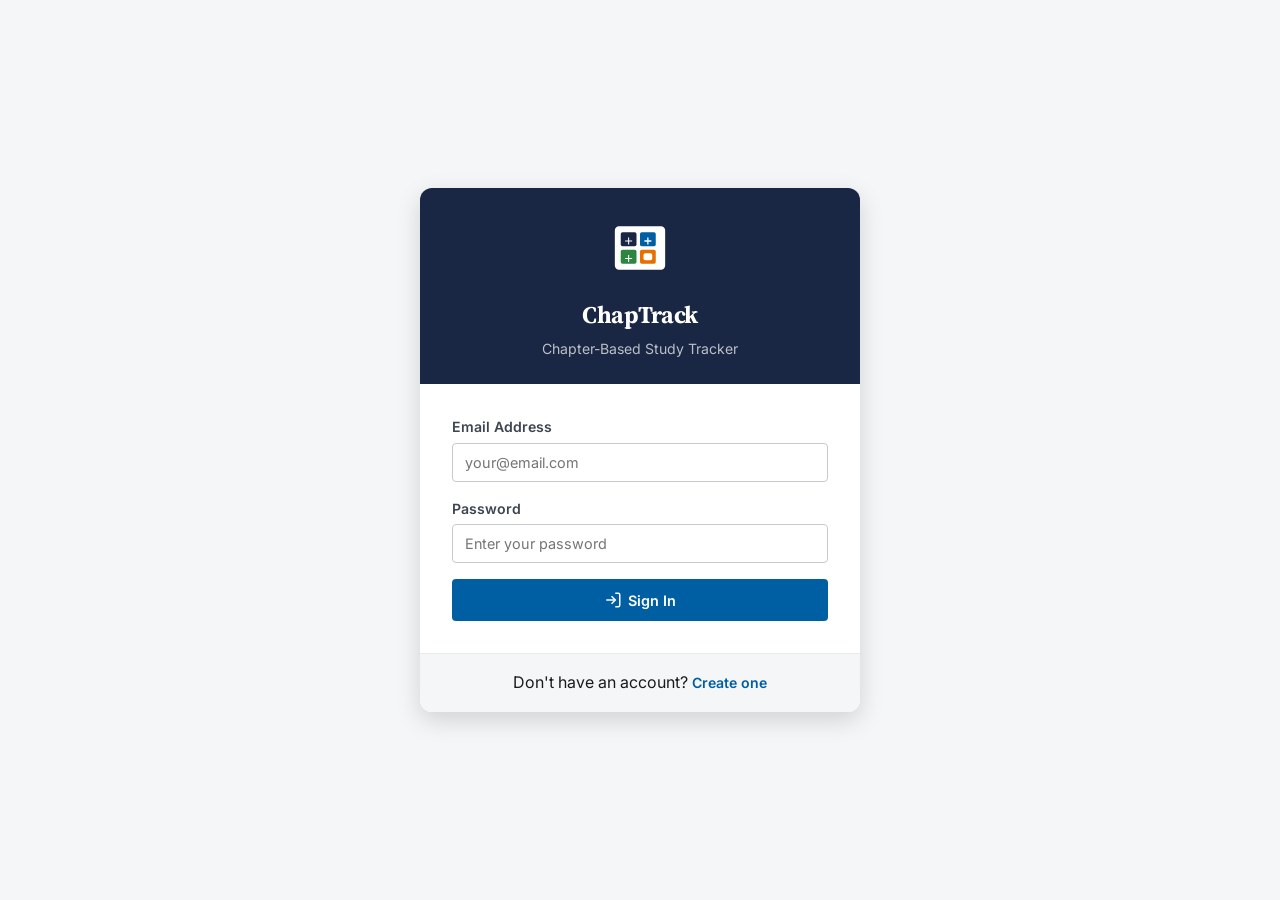
==== auth.html @ 732aafab "Create auth.html" ====
<!DOCTYPE html>
<html lang="en">
<head>
  <meta charset="utf-8" />
  <meta name="description" content="ChapTrack - Personal Chapter-Based Study Tracker for HSC Students" />
  <meta name="viewport" content="width=device-width, initial-scale=1.0" />
  <meta name="MobileOptimized" content="width" />
  <meta name="HandheldFriendly" content="true" />
  <title>ChapTrack | Sign In</title>
  <link rel="preconnect" href="https://fonts.googleapis.com">
  <link rel="preconnect" href="https://fonts.gstatic.com" crossorigin>
  <link href="https://fonts.googleapis.com/css2?family=Inter:wght@400;500;600;700&family=Source+Serif+Pro:wght@600;700&display=swap" rel="stylesheet">
  <link rel="stylesheet" href="style.css">
  <style>
    .auth-page {
      min-height: 100vh;
      display: flex;
      flex-direction: column;
      background: var(--gray-100);
    }
    .auth-container {
      flex: 1;
      display: flex;
      align-items: center;
      justify-content: center;
      padding: 32px 16px;
    }
    .auth-card {
      background: var(--white);
      border-radius: 12px;
      box-shadow: var(--shadow-lg);
      width: 100%;
      max-width: 440px;
      overflow: hidden;
    }
    .auth-card__header {
      background: var(--navy);
      padding: 32px 32px 24px;
      text-align: center;
    }
    .auth-card__header svg {
      width: 56px;
      height: 56px;
      margin-bottom: 12px;
    }
    .auth-card__header h1 {
      font-family: var(--font-serif);
      font-size: 1.5rem;
      font-weight: 700;
      color: var(--white);
      letter-spacing: -0.3px;
    }
    .auth-card__header p {
      color: rgba(255,255,255,0.7);
      font-size: 0.88rem;
      margin-top: 4px;
    }
    .auth-card__body {
      padding: 32px;
    }
    .auth-card__footer {
      padding: 16px 32px;
      border-top: 1px solid var(--gray-200);
      text-align: center;
      background: var(--gray-100);
    }
    .auth-card__footer a {
      color: var(--blue);
      text-decoration: none;
      font-weight: 600;
      font-size: 0.88rem;
    }
    .auth-card__footer a:hover {
      text-decoration: underline;
    }
    .auth-error {
      background: #fde7e7;
      color: var(--red);
      padding: 10px 14px;
      border-radius: var(--radius);
      font-size: 0.84rem;
      margin-bottom: 16px;
      display: none;
      border: 1px solid #f5c6c6;
    }
    .auth-error.visible {
      display: block;
    }
    .password-hint {
      font-size: 0.75rem;
      color: var(--gray-500);
      margin-top: 4px;
    }
  </style>
</head>
<body class="auth-page">

  <div class="auth-container">
    <div class="auth-card">
      <div class="auth-card__header">
        <svg viewBox="0 0 64 64" fill="none">
          <rect x="4" y="8" width="56" height="48" rx="4" fill="white" stroke="white" stroke-width="1.5"/>
          <rect x="10" y="14" width="18" height="16" rx="2" fill="#1a2744"/>
          <rect x="32" y="14" width="18" height="16" rx="2" fill="#005ea2"/>
          <rect x="10" y="34" width="18" height="16" rx="2" fill="#2e8540"/>
          <rect x="32" y="34" width="18" height="16" rx="2" fill="#e66f00"/>
          <line x1="19" y1="20" x2="19" y2="28" stroke="white" stroke-width="1.2"/>
          <line x1="15" y1="24" x2="23" y2="24" stroke="white" stroke-width="1.2"/>
          <line x1="41" y1="20" x2="41" y2="28" stroke="white" stroke-width="1.5"/>
          <line x1="37" y1="24" x2="45" y2="24" stroke="white" stroke-width="1.5"/>
          <line x1="19" y1="40" x2="19" y2="48" stroke="white" stroke-width="1.2"/>
          <line x1="15" y1="44" x2="23" y2="44" stroke="white" stroke-width="1.2"/>
          <rect x="36" y="38" width="10" height="8" rx="2" fill="white"/>
        </svg>
        <h1>ChapTrack</h1>
        <p>Chapter-Based Study Tracker</p>
      </div>
      <div class="auth-card__body">
        <div class="auth-error" id="authError"></div>
        
        <!-- Login Form -->
        <form id="loginForm">
          <div class="form-group">
            <label class="form-label" for="loginEmail">Email Address</label>
            <input class="form-input" type="email" id="loginEmail" placeholder="your@email.com" autocomplete="email" required>
          </div>
          <div class="form-group">
            <label class="form-label" for="loginPassword">Password</label>
            <input class="form-input" type="password" id="loginPassword" placeholder="Enter your password" autocomplete="current-password" required>
          </div>
          <button type="submit" class="btn btn-primary" style="width:100%;justify-content:center;padding:12px;">
            <svg viewBox="0 0 24 24" fill="none" stroke="currentColor" stroke-width="2"><path d="M15 3h4a2 2 0 0 1 2 2v14a2 2 0 0 1-2 2h-4"/><polyline points="10 17 15 12 10 7"/><line x1="15" y1="12" x2="3" y2="12"/></svg>
            Sign In
          </button>
        </form>

        <!-- Register Form (hidden by default) -->
        <form id="registerForm" style="display:none;">
          <div class="form-group">
            <label class="form-label" for="registerEmail">Email Address</label>
            <input class="form-input" type="email" id="registerEmail" placeholder="your@email.com" autocomplete="email" required>
          </div>
          <div class="form-group">
            <label class="form-label" for="registerPassword">Create Password</label>
            <input class="form-input" type="password" id="registerPassword" placeholder="Min 4 characters" autocomplete="new-password" required minlength="4">
            <p class="password-hint">Must be at least 4 characters</p>
          </div>
          <div class="form-group">
            <label class="form-label" for="registerConfirm">Confirm Password</label>
            <input class="form-input" type="password" id="registerConfirm" placeholder="Re-enter password" autocomplete="new-password" required>
          </div>
          <button type="submit" class="btn btn-primary" style="width:100%;justify-content:center;padding:12px;">
            <svg viewBox="0 0 24 24" fill="none" stroke="currentColor" stroke-width="2"><path d="M16 21v-2a4 4 0 0 0-4-4H5a4 4 0 0 0-4 4v2"/><circle cx="8.5" cy="7" r="4"/><polyline points="17 11 19 13 23 9"/></svg>
            Create Account
          </button>
        </form>
      </div>
      <div class="auth-card__footer">
        <span id="toggleText">Don't have an account?</span>
        <a href="#" id="toggleAuth">Create one</a>
      </div>
    </div>
  </div>

  <script>
    const API_BASE = '/api';
    let isLogin = true;

    function showError(msg) {
      const el = document.getElementById('authError');
      el.textContent = msg;
      el.classList.add('visible');
      setTimeout(() => el.classList.remove('visible'), 5000);
    }

    document.getElementById('toggleAuth').addEventListener('click', function(e) {
      e.preventDefault();
      isLogin = !isLogin;
      document.getElementById('loginForm').style.display = isLogin ? 'block' : 'none';
      document.getElementById('registerForm').style.display = isLogin ? 'none' : 'block';
      document.getElementById('toggleText').textContent = isLogin ? "Don't have an account?" : "Already have an account?";
      document.getElementById('toggleAuth').textContent = isLogin ? 'Create one' : 'Sign in';
      document.getElementById('authError').classList.remove('visible');
      document.querySelector('.auth-card__header p').textContent = isLogin ? 'Chapter-Based Study Tracker' : 'Create Your Account';
    });

    document.getElementById('loginForm').addEventListener('submit', async function(e) {
      e.preventDefault();
      const email = document.getElementById('loginEmail').value.trim();
      const password = document.getElementById('loginPassword').value;

      try {
        const res = await fetch(`${API_BASE}/auth/login`, {
          method: 'POST',
          headers: { 'Content-Type': 'application/json' },
          body: JSON.stringify({ email, password })
        });
        const data = await res.json();
        if (!res.ok) throw new Error(data.error || 'Login failed');
        
        localStorage.setItem('chaptrack_user', JSON.stringify({ id: data.user_id, email: data.email }));
        localStorage.setItem('chaptrack_token', data.user_id.toString());
        window.location.href = '/index.html';
      } catch (err) {
        showError(err.message);
      }
    });

    document.getElementById('registerForm').addEventListener('submit', async function(e) {
      e.preventDefault();
      const email = document.getElementById('registerEmail').value.trim();
      const password = document.getElementById('registerPassword').value;
      const confirm = document.getElementById('registerConfirm').value;

      if (password !== confirm) return showError('Passwords do not match');
      if (password.length < 4) return showError('Password must be at least 4 characters');

      try {
        const res = await fetch(`${API_BASE}/auth/register`, {
          method: 'POST',
          headers: { 'Content-Type': 'application/json' },
          body: JSON.stringify({ email, password })
        });
        const data = await res.json();
        if (!res.ok) throw new Error(data.error || 'Registration failed');

        localStorage.setItem('chaptrack_user', JSON.stringify({ id: data.user_id, email: data.email }));
        localStorage.setItem('chaptrack_token', data.user_id.toString());
        window.location.href = '/index.html';
      } catch (err) {
        showError(err.message);
      }
    });

    // Check if already logged in
    const saved = localStorage.getItem('chaptrack_user');
    if (saved) {
      try {
        const user = JSON.parse(saved);
        if (user.id) window.location.href = '/index.html';
      } catch(e) {}
    }
  </script>
</body>
</html>
---- style.css ----
/* ===== CHAPTRACK - Complete Stylesheet ===== */
/* Design inspired by U.S. government digital services */

:root {
  --navy: #1a2744;
  --navy-dark: #0f1a2e;
  --navy-light: #243656;
  --blue: #005ea2;
  --blue-dark: #004a82;
  --blue-light: #0076d6;
  --white: #ffffff;
  --gray-100: #f5f6f8;
  --gray-200: #e8eaee;
  --gray-300: #c6cace;
  --gray-400: #a9aeb1;
  --gray-500: #71767a;
  --gray-600: #565c65;
  --gray-700: #3d4551;
  --gray-800: #2d3748;
  --gray-900: #1b1b1b;
  --red: #d83933;
  --red-dark: #b51d1d;
  --green: #2e8540;
  --green-dark: #216e30;
  --yellow: #f5a623;
  --orange: #e66f00;
  --max-width: 1200px;
  --header-height: 64px;
  --font-sans: 'Inter', -apple-system, BlinkMacSystemFont, 'Segoe UI', Roboto, Helvetica, Arial, sans-serif;
  --font-serif: 'Source Serif Pro', 'Merriweather', 'Georgia', serif;
  --radius: 4px;
  --shadow-sm: 0 1px 3px rgba(0, 0, 0, 0.08);
  --shadow-md: 0 4px 12px rgba(0, 0, 0, 0.1);
  --shadow-lg: 0 8px 24px rgba(0, 0, 0, 0.15);
}

* {
  margin: 0;
  padding: 0;
  box-sizing: border-box;
}

html {
  font-size: 16px;
  scroll-behavior: smooth;
}

body {
  font-family: var(--font-sans);
  color: var(--gray-900);
  background: var(--gray-100);
  line-height: 1.6;
  min-height: 100vh;
}

/* ===== HEADER ===== */
.usa-overlay {
  position: fixed;
  top: 0;
  left: 0;
  width: 100%;
  height: 100%;
  background: rgba(0, 0, 0, 0.5);
  z-index: 998;
  display: none;
}

.usa-overlay.active {
  display: block;
}

.usa-header {
  background: var(--navy);
  position: sticky;
  top: 0;
  z-index: 1000;
  box-shadow: var(--shadow-md);
}

.usa-navbar {
  max-width: var(--max-width);
  margin: 0 auto;
  display: flex;
  align-items: center;
  justify-content: space-between;
  padding: 0 16px;
  height: var(--header-height);
}

.usa-logo {
  display: flex;
  align-items: center;
  text-decoration: none;
}

.usa-logo svg {
  width: 40px;
  height: 40px;
  margin-right: 10px;
}

.usa-logo__text {
  font-family: var(--font-serif);
  font-size: 1.25rem;
  font-weight: 700;
  color: var(--white);
  letter-spacing: -0.3px;
}

.usa-logo__text a {
  text-decoration: none;
  color: inherit;
  display: flex;
  align-items: center;
}

.header-right {
  display: flex;
  align-items: center;
  gap: 16px;
}

/* Navigation */
.usa-nav {
  display: flex;
  align-items: center;
}

.usa-nav__primary {
  list-style: none;
  display: flex;
  gap: 4px;
  margin: 0;
  padding: 0;
}

.usa-nav__link {
  color: var(--white);
  text-decoration: none;
  padding: 8px 16px;
  border-radius: var(--radius);
  font-size: 0.9rem;
  font-weight: 500;
  transition: background 0.15s;
  display: flex;
  align-items: center;
  gap: 6px;
  white-space: nowrap;
}

.usa-nav__link:hover,
.usa-nav__link.active {
  background: rgba(255, 255, 255, 0.12);
}

.usa-nav__link svg {
  width: 18px;
  height: 18px;
  flex-shrink: 0;
}

/* Notification Bell */
.notification-bell {
  position: relative;
  background: none;
  border: none;
  cursor: pointer;
  padding: 8px;
  border-radius: var(--radius);
  transition: background 0.15s;
}

.notification-bell:hover {
  background: rgba(255, 255, 255, 0.12);
}

.notification-bell svg {
  width: 22px;
  height: 22px;
}

.notification-badge {
  position: absolute;
  top: 2px;
  right: 2px;
  background: var(--red);
  color: var(--white);
  font-size: 0.65rem;
  font-weight: 700;
  width: 18px;
  height: 18px;
  border-radius: 50%;
  display: flex;
  align-items: center;
  justify-content: center;
  border: 2px solid var(--navy);
}

/* Mobile hamburger */
.mobile-btn {
  display: none;
  background: none;
  border: none;
  cursor: pointer;
  padding: 8px;
  border-radius: var(--radius);
}

.mobile-btn:hover {
  background: rgba(255, 255, 255, 0.12);
}

.mobile-btn svg {
  width: 24px;
  height: 24px;
}

/* Mobile Menu */
.mobile-menu {
  display: none;
  position: fixed;
  top: var(--header-height);
  left: 0;
  width: 100%;
  background: var(--navy);
  z-index: 999;
  padding: 8px 16px;
  box-shadow: var(--shadow-lg);
  max-height: calc(100vh - var(--header-height));
  overflow-y: auto;
}

.mobile-menu.active {
  display: block;
}

.mobile-menu a {
  display: flex;
  align-items: center;
  gap: 10px;
  color: var(--white);
  text-decoration: none;
  padding: 12px 16px;
  border-radius: var(--radius);
  font-size: 0.95rem;
  font-weight: 500;
  border-bottom: 1px solid rgba(255, 255, 255, 0.08);
}

.mobile-menu a:hover,
.mobile-menu a.active {
  background: rgba(255, 255, 255, 0.12);
}

.mobile-menu a svg {
  width: 20px;
  height: 20px;
  flex-shrink: 0;
}

/* Notification dropdown */
.notification-dropdown {
  display: none;
  position: absolute;
  top: calc(var(--header-height) - 4px);
  right: 16px;
  width: 380px;
  max-width: 95vw;
  background: var(--white);
  border-radius: 8px;
  box-shadow: var(--shadow-lg);
  z-index: 1001;
  overflow: hidden;
}

.notification-dropdown.active {
  display: block;
}

.notification-dropdown__header {
  display: flex;
  justify-content: space-between;
  align-items: center;
  padding: 14px 16px;
  border-bottom: 1px solid var(--gray-200);
  font-weight: 600;
  font-size: 0.95rem;
  color: var(--gray-800);
}

.notification-dropdown__list {
  max-height: 350px;
  overflow-y: auto;
}

.notification-item {
  padding: 12px 16px;
  border-bottom: 1px solid var(--gray-100);
  cursor: pointer;
  transition: background 0.1s;
}

.notification-item:hover {
  background: var(--gray-100);
}

.notification-item.unread {
  border-left: 3px solid var(--blue);
  background: #f0f7fc;
}

.notification-item.pinned {
  border-left: 3px solid var(--yellow);
}

.notification-item__title {
  font-weight: 600;
  font-size: 0.88rem;
  color: var(--gray-900);
  margin-bottom: 2px;
}

.notification-item__message {
  font-size: 0.8rem;
  color: var(--gray-500);
}

.notification-item__time {
  font-size: 0.72rem;
  color: var(--gray-400);
  margin-top: 4px;
}

/* ===== MAIN CONTENT ===== */
.main-content {
  max-width: var(--max-width);
  margin: 0 auto;
  padding: 24px 16px;
  min-height: calc(100vh - var(--header-height) - 300px);
}

/* ===== FOOTER ===== */
.usa-footer {
  background: var(--navy-dark);
  color: var(--white);
  margin-top: 48px;
}

.usa-footer__primary-section {
  padding: 40px 16px 32px;
}

.usa-footer__inner {
  max-width: var(--max-width);
  margin: 0 auto;
}

.footer-logo {
  text-align: center;
  margin-bottom: 32px;
}

.footer-logo svg {
  width: 60px;
  height: 60px;
}

.footer-grid {
  display: grid;
  grid-template-columns: repeat(4, 1fr);
  gap: 32px;
}

.footer-column h3 {
  font-family: var(--font-serif);
  font-size: 1rem;
  font-weight: 700;
  margin-bottom: 12px;
  color: var(--white);
}

.footer-column ul {
  list-style: none;
  padding: 0;
}

.footer-column ul li {
  margin-bottom: 6px;
}

.footer-column ul li a {
  color: rgba(255, 255, 255, 0.75);
  text-decoration: none;
  font-size: 0.88rem;
  transition: color 0.15s;
}

.footer-column ul li a:hover {
  color: var(--white);
  text-decoration: underline;
}

.usa-footer__secondary-section {
  border-top: 1px solid rgba(255, 255, 255, 0.1);
  padding: 16px;
  text-align: center;
}

.usa-footer__secondary-section p {
  color: rgba(255, 255, 255, 0.5);
  font-size: 0.8rem;
}

.return-to-top {
  text-align: center;
  padding: 16px;
}

.return-to-top a {
  color: rgba(255, 255, 255, 0.6);
  text-decoration: none;
  font-size: 0.82rem;
  display: inline-flex;
  align-items: center;
  gap: 6px;
  transition: color 0.15s;
}

.return-to-top a:hover {
  color: var(--white);
}

.return-to-top svg {
  width: 16px;
  height: 16px;
}

/* ===== CARDS & COMPONENTS ===== */
.card {
  background: var(--white);
  border-radius: 8px;
  box-shadow: var(--shadow-sm);
  border: 1px solid var(--gray-200);
  overflow: hidden;
}

.card-header {
  padding: 16px 20px;
  border-bottom: 1px solid var(--gray-200);
  font-weight: 600;
  font-size: 1rem;
  color: var(--gray-800);
  display: flex;
  align-items: center;
  justify-content: space-between;
}

.card-header svg {
  width: 20px;
  height: 20px;
  color: var(--navy);
}

.card-body {
  padding: 20px;
}

.card-footer {
  padding: 12px 20px;
  border-top: 1px solid var(--gray-200);
  background: var(--gray-100);
}

/* Stat Cards */
.stat-grid {
  display: grid;
  grid-template-columns: repeat(auto-fit, minmax(200px, 1fr));
  gap: 16px;
  margin-bottom: 24px;
}

.stat-card {
  background: var(--white);
  border-radius: 8px;
  padding: 20px;
  box-shadow: var(--shadow-sm);
  border: 1px solid var(--gray-200);
  border-top: 3px solid var(--navy);
}

.stat-card.blue { border-top-color: var(--blue); }
.stat-card.green { border-top-color: var(--green); }
.stat-card.red { border-top-color: var(--red); }
.stat-card.yellow { border-top-color: var(--yellow); }
.stat-card.orange { border-top-color: var(--orange); }

.stat-card__value {
  font-family: var(--font-serif);
  font-size: 2rem;
  font-weight: 700;
  color: var(--gray-900);
  line-height: 1;
  margin-bottom: 4px;
}

.stat-card__label {
  font-size: 0.82rem;
  color: var(--gray-500);
  font-weight: 500;
}

/* Buttons */
.btn {
  display: inline-flex;
  align-items: center;
  gap: 6px;
  padding: 10px 20px;
  border-radius: var(--radius);
  font-size: 0.9rem;
  font-weight: 600;
  text-decoration: none;
  cursor: pointer;
  border: none;
  transition: all 0.15s;
  font-family: var(--font-sans);
}

.btn svg {
  width: 18px;
  height: 18px;
}

.btn-primary {
  background: var(--blue);
  color: var(--white);
}

.btn-primary:hover {
  background: var(--blue-dark);
}

.btn-secondary {
  background: var(--white);
  color: var(--gray-700);
  border: 1px solid var(--gray-300);
}

.btn-secondary:hover {
  background: var(--gray-100);
  border-color: var(--gray-400);
}

.btn-danger {
  background: var(--red);
  color: var(--white);
}

.btn-danger:hover {
  background: var(--red-dark);
}

.btn-sm {
  padding: 6px 12px;
  font-size: 0.8rem;
}

.btn-xs {
  padding: 3px 8px;
  font-size: 0.72rem;
  border-radius: 3px;
}

.btn-group {
  display: flex;
  gap: 8px;
  flex-wrap: wrap;
}

/* Forms */
.form-group {
  margin-bottom: 16px;
}

.form-label {
  display: block;
  font-weight: 600;
  font-size: 0.88rem;
  color: var(--gray-700);
  margin-bottom: 4px;
}

.form-input,
.form-select,
.form-textarea {
  width: 100%;
  padding: 10px 12px;
  border: 1px solid var(--gray-300);
  border-radius: var(--radius);
  font-size: 0.9rem;
  font-family: var(--font-sans);
  transition: border-color 0.15s;
  background: var(--white);
}

.form-input:focus,
.form-select:focus,
.form-textarea:focus {
  outline: none;
  border-color: var(--blue);
  box-shadow: 0 0 0 3px rgba(0, 94, 162, 0.1);
}

.form-textarea {
  resize: vertical;
  min-height: 80px;
}

/* Tables */
.table-wrapper {
  overflow-x: auto;
}

table {
  width: 100%;
  border-collapse: collapse;
  font-size: 0.88rem;
}

thead th {
  background: var(--gray-100);
  padding: 12px 16px;
  text-align: left;
  font-weight: 600;
  color: var(--gray-700);
  border-bottom: 2px solid var(--gray-300);
  white-space: nowrap;
}

tbody td {
  padding: 10px 16px;
  border-bottom: 1px solid var(--gray-200);
}

tbody tr:hover {
  background: var(--gray-100);
}

/* Progress Bar */
.progress-bar {
  width: 100%;
  height: 8px;
  background: var(--gray-200);
  border-radius: 4px;
  overflow: hidden;
}

.progress-bar__fill {
  height: 100%;
  border-radius: 4px;
  transition: width 0.3s;
}

.progress-bar__fill.blue { background: var(--blue); }
.progress-bar__fill.green { background: var(--green); }
.progress-bar__fill.red { background: var(--red); }
.progress-bar__fill.yellow { background: var(--yellow); }

/* Badges */
.badge {
  display: inline-flex;
  align-items: center;
  padding: 3px 10px;
  border-radius: 12px;
  font-size: 0.72rem;
  font-weight: 600;
  white-space: nowrap;
}

.badge-blue { background: #e1f0fa; color: #005ea2; }
.badge-green { background: #e6f4ea; color: #2e8540; }
.badge-red { background: #fde7e7; color: #d83933; }
.badge-yellow { background: #fef3e0; color: #e66f00; }
.badge-gray { background: #f0f0f0; color: #565c65; }

/* Tags */
.tag {
  display: inline-flex;
  align-items: center;
  gap: 4px;
  padding: 4px 10px;
  border-radius: 4px;
  font-size: 0.78rem;
  font-weight: 500;
  background: var(--gray-100);
  color: var(--gray-600);
  border: 1px solid var(--gray-300);
}

.tag svg {
  width: 14px;
  height: 14px;
}

/* Grid Layouts */
.grid-2 {
  display: grid;
  grid-template-columns: repeat(2, 1fr);
  gap: 16px;
}

.grid-3 {
  display: grid;
  grid-template-columns: repeat(3, 1fr);
  gap: 16px;
}

.grid-4 {
  display: grid;
  grid-template-columns: repeat(4, 1fr);
  gap: 16px;
}

/* Chapter List */
.chapter-list {
  list-style: none;
  padding: 0;
}

.chapter-item {
  display: flex;
  align-items: center;
  justify-content: space-between;
  padding: 12px 16px;
  border-bottom: 1px solid var(--gray-200);
  transition: background 0.1s;
  gap: 12px;
}

.chapter-item:hover {
  background: var(--gray-100);
}

.chapter-item__info {
  flex: 1;
  min-width: 0;
}

.chapter-item__name {
  font-weight: 600;
  font-size: 0.9rem;
  color: var(--gray-800);
  margin-bottom: 2px;
}

.chapter-item__meta {
  font-size: 0.76rem;
  color: var(--gray-500);
  display: flex;
  gap: 12px;
  flex-wrap: wrap;
}

.chapter-item__actions {
  display: flex;
  gap: 4px;
  flex-shrink: 0;
}

/* Accordion */
.accordion {
  border: 1px solid var(--gray-200);
  border-radius: 8px;
  overflow: hidden;
  margin-bottom: 8px;
}

.accordion__header {
  display: flex;
  align-items: center;
  justify-content: space-between;
  width: 100%;
  padding: 14px 20px;
  background: var(--white);
  border: none;
  cursor: pointer;
  font-weight: 600;
  font-size: 0.95rem;
  color: var(--gray-800);
  text-align: left;
  transition: background 0.15s;
}

.accordion__header:hover {
  background: var(--gray-100);
}

.accordion__header svg {
  width: 20px;
  height: 20px;
  transition: transform 0.2s;
  flex-shrink: 0;
  color: var(--gray-500);
}

.accordion__header.open svg {
  transform: rotate(180deg);
}

.accordion__body {
  display: none;
  padding: 0 20px 16px;
  background: var(--white);
}

.accordion__body.open {
  display: block;
}

/* Section Headers */
.section-title {
  font-family: var(--font-serif);
  font-size: 1.5rem;
  font-weight: 700;
  color: var(--gray-900);
  margin-bottom: 16px;
  display: flex;
  align-items: center;
  gap: 10px;
}

.section-title svg {
  width: 28px;
  height: 28px;
  color: var(--navy);
}

.section-subtitle {
  font-size: 1.1rem;
  font-weight: 600;
  color: var(--gray-700);
  margin-bottom: 12px;
}

/* Empty State */
.empty-state {
  text-align: center;
  padding: 48px 20px;
  color: var(--gray-500);
}

.empty-state svg {
  width: 64px;
  height: 64px;
  margin-bottom: 16px;
  opacity: 0.4;
}

.empty-state h3 {
  font-size: 1.1rem;
  font-weight: 600;
  color: var(--gray-600);
  margin-bottom: 8px;
}

.empty-state p {
  font-size: 0.9rem;
  margin-bottom: 16px;
}

/* Modal */
.modal-overlay {
  display: none;
  position: fixed;
  top: 0;
  left: 0;
  width: 100%;
  height: 100%;
  background: rgba(0, 0, 0, 0.5);
  z-index: 2000;
  align-items: center;
  justify-content: center;
}

.modal-overlay.active {
  display: flex;
}

.modal {
  background: var(--white);
  border-radius: 8px;
  box-shadow: var(--shadow-lg);
  width: 90%;
  max-width: 560px;
  max-height: 85vh;
  overflow-y: auto;
}

.modal-header {
  display: flex;
  align-items: center;
  justify-content: space-between;
  padding: 16px 20px;
  border-bottom: 1px solid var(--gray-200);
  font-weight: 600;
  font-size: 1rem;
}

.modal-body {
  padding: 20px;
}

.modal-footer {
  display: flex;
  gap: 8px;
  justify-content: flex-end;
  padding: 16px 20px;
  border-top: 1px solid var(--gray-200);
  background: var(--gray-100);
}

.modal-close {
  background: none;
  border: none;
  cursor: pointer;
  padding: 4px;
  border-radius: var(--radius);
  color: var(--gray-500);
}

.modal-close:hover {
  background: var(--gray-100);
  color: var(--gray-800);
}

.modal-close svg {
  width: 22px;
  height: 22px;
}

/* Toast */
.toast-container {
  position: fixed;
  bottom: 20px;
  right: 20px;
  z-index: 3000;
  display: flex;
  flex-direction: column;
  gap: 8px;
}

.toast {
  background: var(--gray-900);
  color: var(--white);
  padding: 12px 20px;
  border-radius: 8px;
  font-size: 0.88rem;
  box-shadow: var(--shadow-lg);
  animation: slideIn 0.3s ease;
  max-width: 400px;
}

.toast.success { background: var(--green); }
.toast.error { background: var(--red); }

@keyframes slideIn {
  from { transform: translateX(100%); opacity: 0; }
  to { transform: translateX(0); opacity: 1; }
}

/* Search */
.search-box {
  position: relative;
}

.search-box input {
  padding-left: 40px;
}

.search-box svg {
  position: absolute;
  left: 12px;
  top: 50%;
  transform: translateY(-50%);
  width: 18px;
  height: 18px;
  color: var(--gray-400);
  pointer-events: none;
}

/* Tabs */
.tabs {
  display: flex;
  border-bottom: 2px solid var(--gray-200);
  margin-bottom: 16px;
  gap: 0;
}

.tab {
  padding: 10px 20px;
  cursor: pointer;
  font-weight: 600;
  font-size: 0.88rem;
  color: var(--gray-500);
  border-bottom: 2px solid transparent;
  margin-bottom: -2px;
  transition: all 0.15s;
  background: none;
  border-top: none;
  border-left: none;
  border-right: none;
  font-family: var(--font-sans);
}

.tab:hover {
  color: var(--gray-700);
}

.tab.active {
  color: var(--blue);
  border-bottom-color: var(--blue);
}

/* Insights List */
.insight-list {
  list-style: none;
  padding: 0;
}

.insight-list li {
  padding: 10px 12px;
  border-bottom: 1px solid var(--gray-100);
  display: flex;
  align-items: center;
  justify-content: space-between;
  gap: 8px;
}

.insight-list li:last-child {
  border-bottom: none;
}

.insight-list__name {
  font-size: 0.88rem;
  font-weight: 500;
  color: var(--gray-800);
  flex: 1;
}

.insight-list__value {
  font-weight: 600;
  font-size: 0.85rem;
  color: var(--gray-600);
  flex-shrink: 0;
}

/* Time input group */
.time-input-group {
  display: flex;
  gap: 8px;
  align-items: center;
}

.time-input-group input {
  width: 80px;
  text-align: center;
}

.time-input-group span {
  color: var(--gray-500);
  font-size: 0.88rem;
}

/* Chapter Detail */
.chapter-detail-grid {
  display: grid;
  grid-template-columns: repeat(auto-fit, minmax(160px, 1fr));
  gap: 12px;
}

.chapter-detail-item {
  text-align: center;
  padding: 14px 12px;
  background: var(--gray-100);
  border-radius: 8px;
}

.chapter-detail-item__value {
  font-family: var(--font-serif);
  font-size: 1.5rem;
  font-weight: 700;
  color: var(--navy);
}

.chapter-detail-item__label {
  font-size: 0.72rem;
  color: var(--gray-500);
  font-weight: 500;
  margin-top: 2px;
}

/* Checkbox toggle */
.toggle-row {
  display: flex;
  align-items: center;
  justify-content: space-between;
  padding: 10px 0;
}

.toggle-row label {
  font-size: 0.9rem;
  color: var(--gray-700);
  cursor: pointer;
}

.toggle-switch {
  position: relative;
  width: 44px;
  height: 24px;
  flex-shrink: 0;
}

.toggle-switch input {
  opacity: 0;
  width: 0;
  height: 0;
}

.toggle-slider {
  position: absolute;
  cursor: pointer;
  top: 0;
  left: 0;
  right: 0;
  bottom: 0;
  background: var(--gray-300);
  border-radius: 12px;
  transition: 0.2s;
}

.toggle-slider:before {
  content: '';
  position: absolute;
  height: 18px;
  width: 18px;
  left: 3px;
  bottom: 3px;
  background: var(--white);
  border-radius: 50%;
  transition: 0.2s;
}

.toggle-switch input:checked + .toggle-slider {
  background: var(--blue);
}

.toggle-switch input:checked + .toggle-slider:before {
  transform: translateX(20px);
}

/* ===== RESPONSIVE ===== */
@media (max-width: 1024px) {
  .footer-grid {
    grid-template-columns: repeat(2, 1fr);
  }
  
  .grid-3 {
    grid-template-columns: repeat(2, 1fr);
  }
  
  .grid-4 {
    grid-template-columns: repeat(2, 1fr);
  }
}

@media (max-width: 768px) {
  .usa-nav__primary {
    display: none;
  }
  
  .mobile-btn {
    display: block;
  }
  
  .header-right {
    gap: 4px;
  }
  
  .usa-nav__link {
    font-size: 0.8rem;
    padding: 6px 10px;
  }
  
  .stat-grid {
    grid-template-columns: repeat(2, 1fr);
  }
  
  .grid-2 {
    grid-template-columns: 1fr;
  }
  
  .grid-3 {
    grid-template-columns: 1fr 1fr;
  }
  
  .grid-4 {
    grid-template-columns: 1fr 1fr;
  }
  
  .footer-grid {
    grid-template-columns: 1fr 1fr;
    gap: 20px;
  }
  
  .section-title {
    font-size: 1.25rem;
  }
  
  .chapter-detail-grid {
    grid-template-columns: repeat(3, 1fr);
  }
  
  .notification-dropdown {
    right: 0;
    width: 100vw;
    max-width: 100vw;
    border-radius: 0;
  }
  
  .modal {
    width: 95%;
    max-height: 90vh;
  }
}

@media (max-width: 480px) {
  .stat-grid {
    grid-template-columns: 1fr;
  }
  
  .grid-3 {
    grid-template-columns: 1fr;
  }
  
  .grid-4 {
    grid-template-columns: 1fr;
  }
  
  .footer-grid {
    grid-template-columns: 1fr;
  }
  
  .chapter-detail-grid {
    grid-template-columns: repeat(2, 1fr);
  }
  
  .btn-group {
    flex-direction: column;
  }
  
  .tabs {
    flex-wrap: wrap;
  }
  
  .chapter-item {
    flex-direction: column;
    align-items: flex-start;
  }
  
  .chapter-item__actions {
    align-self: flex-end;
  }
}
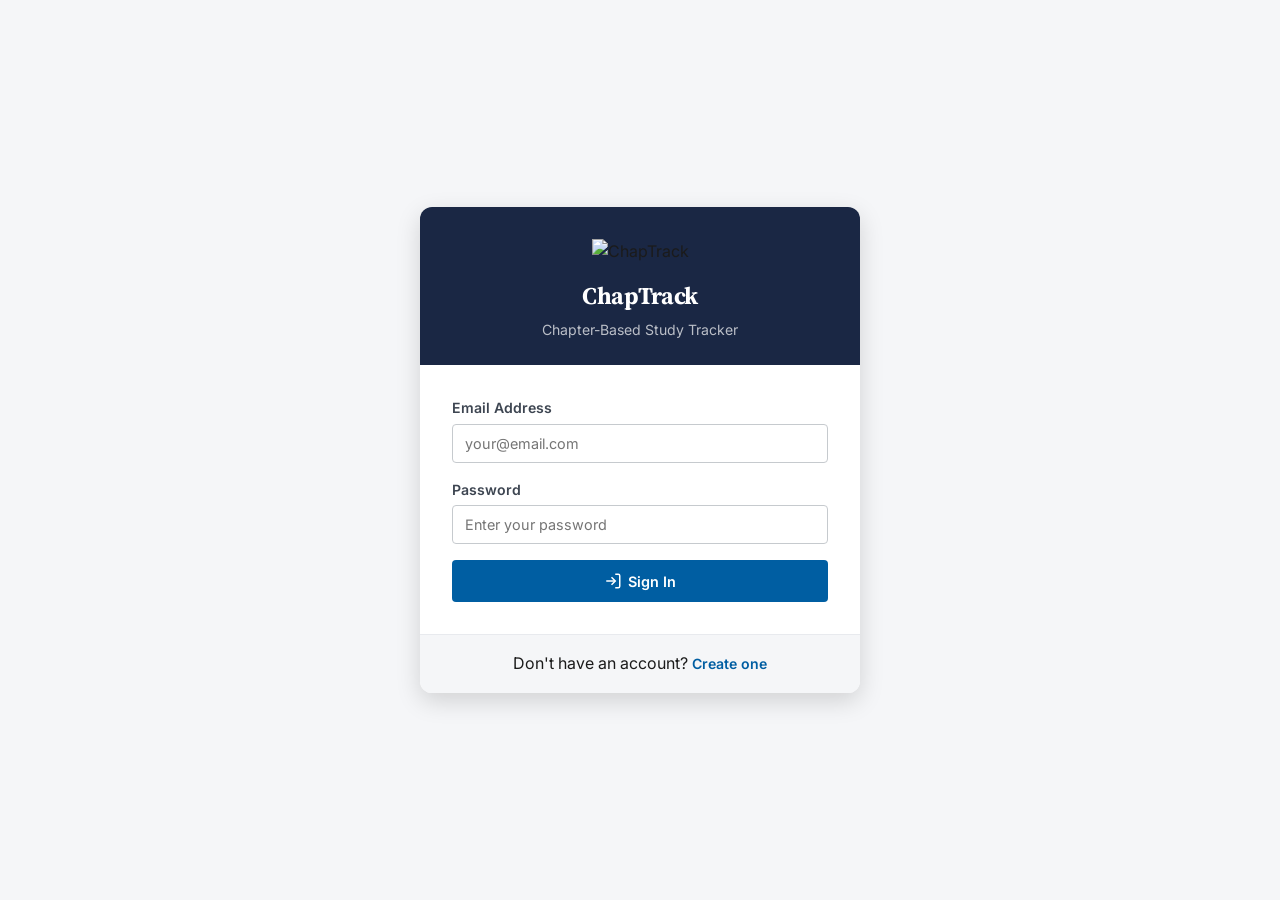
==== commit baca1b52: "Update auth.html" ====
--- a/auth.html
+++ b/auth.html
@@ -98,20 +98,7 @@
   <div class="auth-container">
     <div class="auth-card">
       <div class="auth-card__header">
-        <svg viewBox="0 0 64 64" fill="none">
-          <rect x="4" y="8" width="56" height="48" rx="4" fill="white" stroke="white" stroke-width="1.5"/>
-          <rect x="10" y="14" width="18" height="16" rx="2" fill="#1a2744"/>
-          <rect x="32" y="14" width="18" height="16" rx="2" fill="#005ea2"/>
-          <rect x="10" y="34" width="18" height="16" rx="2" fill="#2e8540"/>
-          <rect x="32" y="34" width="18" height="16" rx="2" fill="#e66f00"/>
-          <line x1="19" y1="20" x2="19" y2="28" stroke="white" stroke-width="1.2"/>
-          <line x1="15" y1="24" x2="23" y2="24" stroke="white" stroke-width="1.2"/>
-          <line x1="41" y1="20" x2="41" y2="28" stroke="white" stroke-width="1.5"/>
-          <line x1="37" y1="24" x2="45" y2="24" stroke="white" stroke-width="1.5"/>
-          <line x1="19" y1="40" x2="19" y2="48" stroke="white" stroke-width="1.2"/>
-          <line x1="15" y1="44" x2="23" y2="44" stroke="white" stroke-width="1.2"/>
-          <rect x="36" y="38" width="10" height="8" rx="2" fill="white"/>
-        </svg>
+        <img src="/images/c.png" alt="ChapTrack" style="width:56px;height:56px;margin-bottom:12px;">
         <h1>ChapTrack</h1>
         <p>Chapter-Based Study Tracker</p>
       </div>
@@ -150,8 +137,7 @@
             <input class="form-input" type="password" id="registerConfirm" placeholder="Re-enter password" autocomplete="new-password" required>
           </div>
           <button type="submit" class="btn btn-primary" style="width:100%;justify-content:center;padding:12px;">
-            <svg viewBox="0 0 24 24" fill="none" stroke="currentColor" stroke-width="2"><path d="M16 21v-2a4 4 0 0 0-4-4H5a4 4 0 0 0-4 4v2"/><circle cx="8.5" cy="7" r="4"/><polyline points="17 11 19 13 23 9"/></svg>
-            Create Account
+            <img src="/images/c.png" alt="ChapTrack" style="width:56px;height:56px;margin-bottom:12px;">            Create Account
           </button>
         </form>
       </div>
